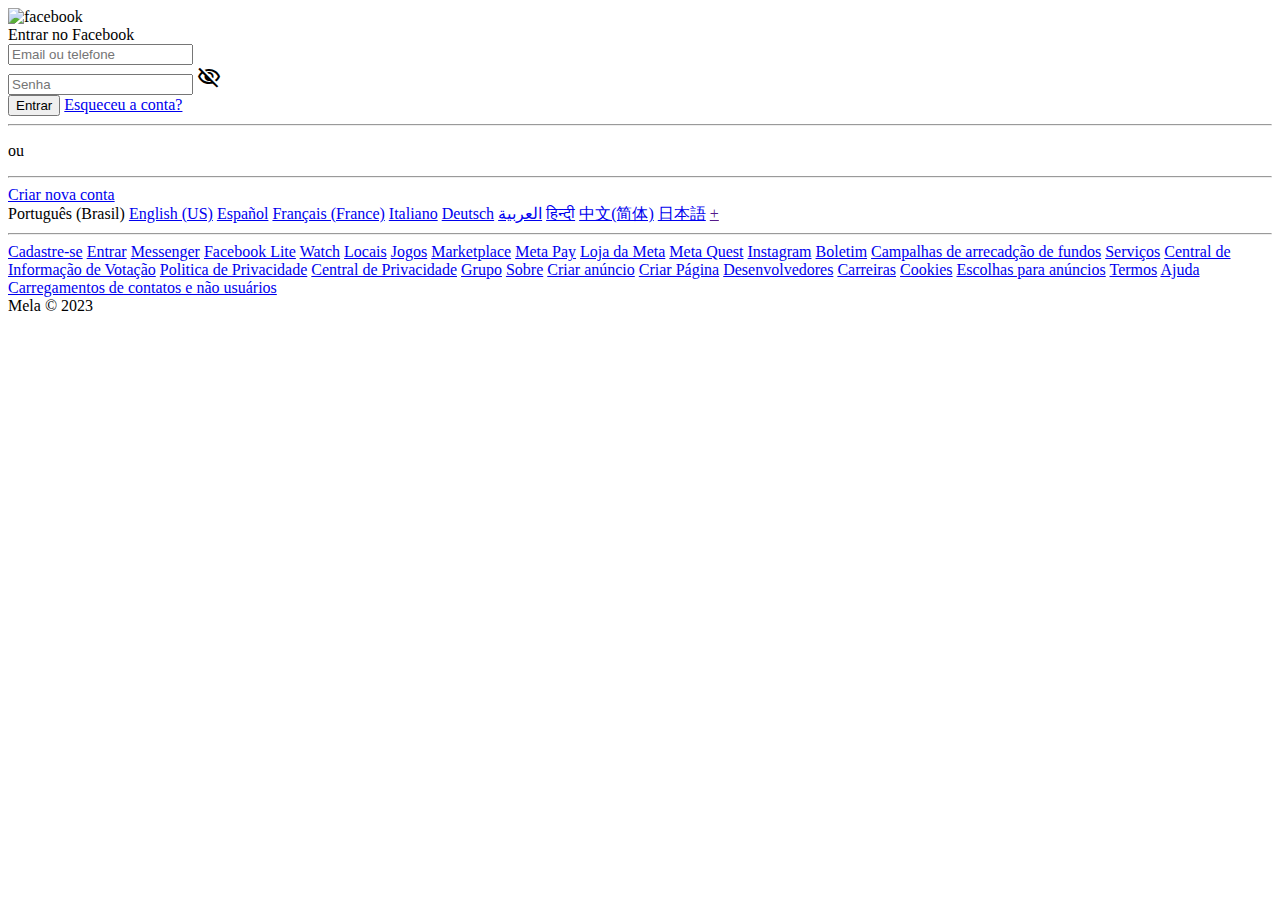
==== index.html @ 29fa5bf2 "Create index.html" ====
<!DOCTYPE html>
<html lang="pt-br">
<head>
    <meta charset="UTF-8">
    <meta http-equiv="X-UA-Compatible" content="IE=edge">
    <meta name="viewport" content="width=device-width, initial-scale=1.0">
    <title>Entrar no Facebook</title>

    <link rel="shortcut icon" href="../midia/img/icone-facebook.ico" type="image/x-icon">
    <link rel="stylesheet" href="https://fonts.googleapis.com/css2?family=Material+Symbols+Outlined:opsz,wght,FILL,GRAD@20..48,100..700,0..1,-50..200" />
    <link rel="stylesheet" href="../static/stylesheet.css">
    <link rel="stylesheet" href="../static/fonts.css">
    <link rel="stylesheet" href="../static/footer.css">
    <link rel="stylesheet" href="../responsible/mobile.css">
</head>
<body>
    <main>
        <img class="_97vu img" src="../midia/img/img-name-facebook.svg" alt="facebook">
        <form class="_1w-u8" action="">
            <span>
                Entrar no Facebook
            </span>
            <div class="keys">
                <input id="edittext1" type="text" placeholder="Email ou telefone">
                <div class="boxtext">
                    <input id="edittext2"  type="password" placeholder="Senha">
                    <span class="material-symbols-outlined" id="show-hide">
                        visibility_off
                    </span>
                </div>
                
            </div>
            <div class="acess">
                <button id="enter">Entrar</button>
                <a href="https://www.facebook.com/login/identify/?ctx=recover&ars=facebook_login&from_login_screen=0">Esqueceu a conta?</a>
                <div class="linha">
                    <hr><p>ou</p><hr>
                </div>
                <a id="creater" target="_blank" href="https://pt-br.facebook.com/r.php?locale=pt_BR&display=page">Criar nova conta</a>
            </div>
        </form>
    </main>
    <footer>
        <div class="idiomas">
            <span class="fica">Português (Brasil)</span>
            <a class="lingua fica" href="#">English (US)</a>
            <a class="lingua fica" href="#">Español</a>
            <a class="lingua fica" href="#">Français (France)</a>
            <a class="lingua fica" href="#">Italiano</a>
            <a class="lingua fica" href="#">Deutsch</a>
            <a class="lingua fica" href="#">العربية</a>
            <a class="lingua" href="#">हिन्दी</a>
            <a class="lingua" href="#">中文(简体)</a>
            <a class="lingua" href="#">日本語</a>
            <a id="button-mais" href="">+</a>
        </div>
        <hr class="sai">
        <div class="more">
            <a href="https://pt-br.facebook.com/reg/" target="_blank" class="link-more">Cadastre-se</a>
            <a href="#" target="_blank" class="link-more">Entrar</a>
            <a href="https://www.messenger.com/" target="_blank"  class="link-more">Messenger</a>
            <a href="https://pt-br.facebook.com/lite/" target="_blank"  class="link-more">Facebook Lite</a>
            <a href="https://pt-br.facebook.com/watch/" target="_blank"  class="link-more"> Watch</a>
            <a href="https://pt-br.facebook.com/places/" target="_blank"  class="link-more">Locais</a>
            <a href="https://pt-br.facebook.com/games/" target="_blank"  class="link-more">Jogos</a>
            <a href="#" target="_blank"  class="link-more">Marketplace</a>
            <a href="https://pay.facebook.com/br/" target="_blank"  class="link-more">Meta Pay</a>
            <a href="https://www.meta.com/" target="_blank"  class="link-more">Loja da Meta</a>
            <a href="https://www.meta.com/quest/" target="_blank"  class="link-more">Meta Quest</a>
            <a href="#" target="_blank"  class="link-more">Instagram</a>
            <a href="https://www.bulletin.com/" target="_blank"  class="link-more">Boletim</a>
            <a href="https://pt-br.facebook.com/fundraisers/" target="_blank"  class="link-more"> Campalhas de arrecadção de fundos</a>
            <a href="https://pt-br.facebook.com/biz/directory/" target="_blank"  class="link-more">Serviços</a>
            <a href="https://pt-br.facebook.com/votinginformationcenter/" target="_blank"  class="link-more">Central de Informação de Votação</a>
            <a href="https://pt-br.facebook.com/privacy/policy/?entry_point=facebook_page_footer" target="_blank"  class="link-more">Politica de Privacidade</a>
            <a href="https://pt-br.facebook.com/privacy/center/?entry_point=facebook_page_footer" target="_blank"  class="link-more">Central de Privacidade</a>
            <a href="https://pt-br.facebook.com/groups/discover/" target="_blank"  class="link-more">Grupo</a>
            <a href="https://about.meta.com/" target="_blank"  class="link-more">Sobre</a>
            <a href="#" target="_blank"  class="link-more">Criar anúncio</a>
            <a href="https://pt-br.facebook.com/pages/create/?ref_type=site_footer" target="_blank"  class="link-more">Criar Página</a>
            <a href="https://developers.facebook.com/?ref=pf" target="_blank"  class="link-more">Desenvolvedores</a>
            <a href="https://www.metacareers.com/" target="_blank"  class="link-more">Carreiras</a>
            <a href="https://pt-br.facebook.com/privacy/policies/cookies/?entry_point=cookie_policy_redirect&entry=0" target="_blank"  class="link-more">Cookies</a>
            <a href="https://www.facebook.com/help/568137493302217" target="_blank"  class="link-more">Escolhas para anúncios</a>
            <a href="https://pt-br.facebook.com/policies_center/" target="_blank"  class="link-more">Termos</a>
            <a href="https://pt-br.facebook.com/help/?ref=pf" target="_blank"  class="link-more">Ajuda</a>
            <a href="https://pt-br.facebook.com/login/help/637205020878504" target="_blank"  class="link-more">Carregamentos de contatos e não usuários</a>
        </div>
        <span class="meta">
            Mela &copy; 2023
        </span>
    </footer>

    <script src="../settings/script.js"></script>
</body>
</html>
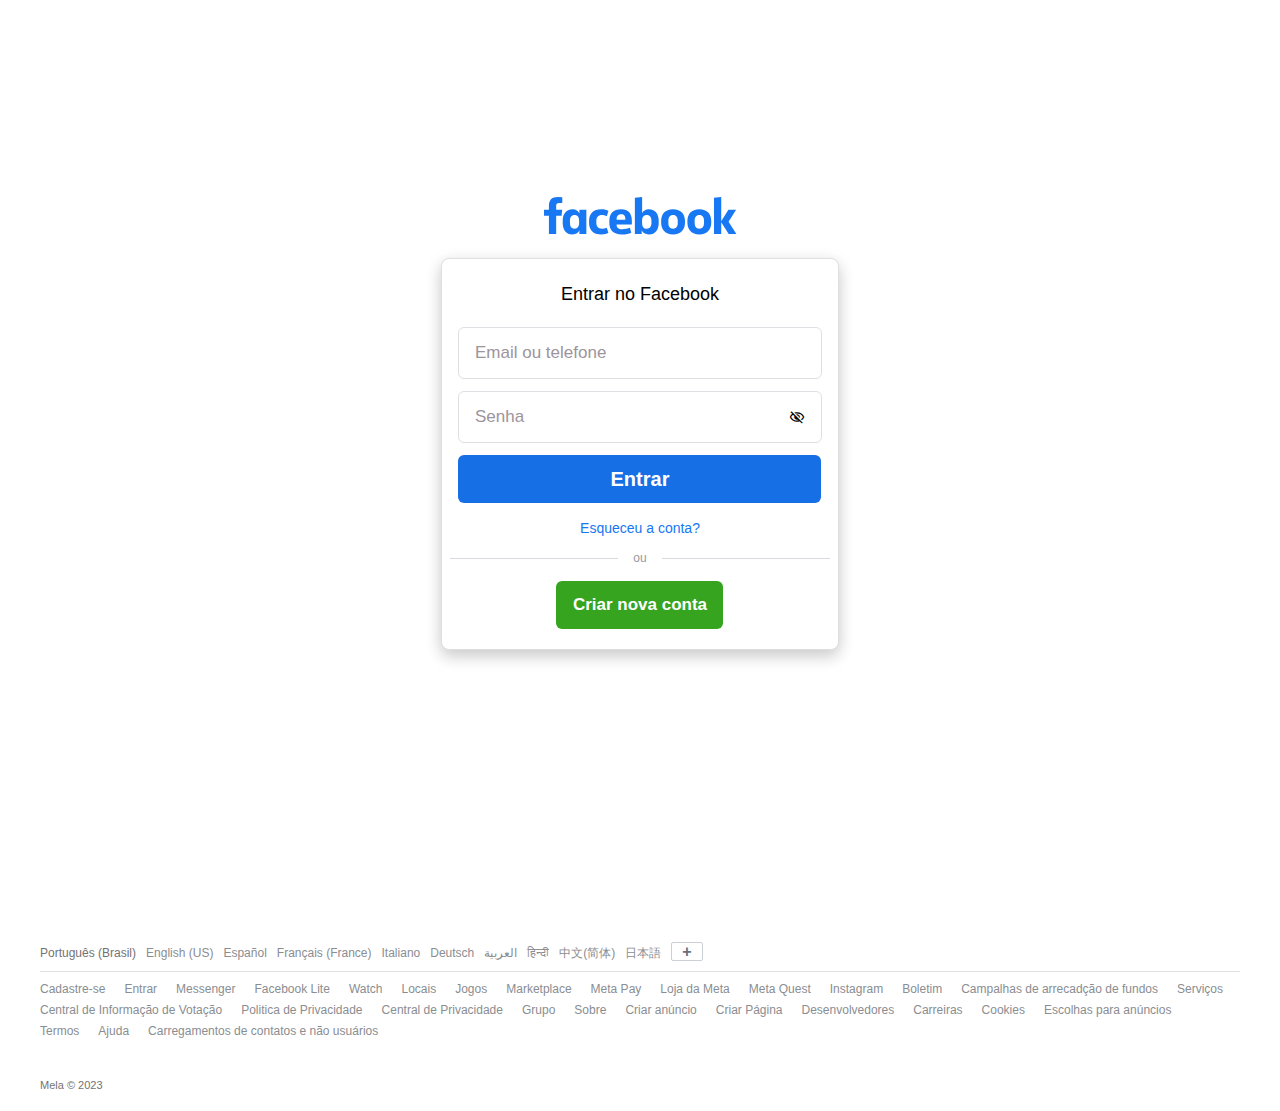
==== commit ce2f59fa: "Update index.html" ====
--- a/index.html
+++ b/index.html
@@ -6,16 +6,15 @@
     <meta name="viewport" content="width=device-width, initial-scale=1.0">
     <title>Entrar no Facebook</title>
 
-    <link rel="shortcut icon" href="../midia/img/icone-facebook.ico" type="image/x-icon">
+    <link rel="shortcut icon" href="icone-facebook.ico" type="image/x-icon">
     <link rel="stylesheet" href="https://fonts.googleapis.com/css2?family=Material+Symbols+Outlined:opsz,wght,FILL,GRAD@20..48,100..700,0..1,-50..200" />
-    <link rel="stylesheet" href="../static/stylesheet.css">
-    <link rel="stylesheet" href="../static/fonts.css">
-    <link rel="stylesheet" href="../static/footer.css">
-    <link rel="stylesheet" href="../responsible/mobile.css">
+    <link rel="stylesheet" href="style.css">
+    <link rel="stylesheet" href="responsible-mobile.css">
+    
 </head>
 <body>
     <main>
-        <img class="_97vu img" src="../midia/img/img-name-facebook.svg" alt="facebook">
+        <img class="_97vu img" src="img-name-facebook.svg" alt="facebook">
         <form class="_1w-u8" action="">
             <span>
                 Entrar no Facebook
@@ -91,6 +90,6 @@
         </span>
     </footer>
 
-    <script src="../settings/script.js"></script>
+    <script src="script.js"></script>
 </body>
 </html>
--- a/style.css
+++ b/style.css
@@ -0,0 +1,194 @@
+/* Style Main */
+*{
+    margin: 0px;
+    padding: 0px;
+    box-sizing: border-box;
+    font-family: Arial, Helvetica, sans-serif;
+    font-size: 18px;
+}
+body{
+    display: flex;
+    justify-content: center;
+    flex-direction: column;
+    align-items: center;
+    min-height: 100vh;
+}
+main{
+    display: flex;
+    flex-direction: column;
+    justify-content: center;
+    align-items: center;
+    position: relative;
+    height: 100vh;
+}
+
+._97vu{
+    margin: -469px 0px 0px 0px;
+    width: 240px;
+    position: absolute;
+}
+._1w-u8{
+    display: flex;
+    align-items: center;
+    flex-direction: column;
+    height: 392px;
+    width: 398px;
+    padding: 25px 0px 0px 0px;
+    border: 1px solid #dddfe2;
+    border-radius: 8px;
+    margin-top: 8px;
+    box-shadow: 0 4px 16px rgba(0, 0, 0, 0.13), 0 8px 16px rgba(0, 0, 0, .1);
+    background-color: #fff;
+}
+span{
+    margin-bottom: 10px;
+}
+.keys{
+    display: flex;
+    flex-direction: column;
+}
+.keys #edittext1{
+    background-color: transparent;
+    padding: 16px;
+    height: 52px;
+    width: 364px;
+    font-size: 17px;
+    outline: none;
+    margin: 12px 0px 0px 0px;
+    border-radius: 6px;
+    border: 1px solid #dddfe2;
+}
+.boxtext{
+    display: flex;
+    align-items: center;
+    justify-content: space-between;
+    background-color: transparent;
+    position: relative;
+    padding: 0px 16px;
+    height: 52px;
+    width: 364px;
+    border-radius: 6px;
+    border: 1px solid #dddfe2;
+    margin: 12px 0px 0px 0px;
+}
+#edittext2{
+    border: none;
+    font-size: 17px;
+    outline: none;
+    height: 100%;
+    width: 85%;
+}
+.keys input::placeholder{
+    color: #9D949C;
+}
+.acess{
+    display: flex;
+    flex-direction: column;
+    align-items: center;
+}
+#enter{
+    background-color: #176FE5;
+    border: none;
+    width: 363px;
+    height: 48px;
+    margin: 12px 0px;
+    font-size: 20px;
+    font-weight: bold;
+    color: #fff;
+    border-radius: 6px;
+    cursor: pointer;
+}
+a{
+    margin: 5px 0px;
+    font-size: 14px;
+    text-decoration: none;
+    color: #1777F2;
+}
+a:hover{
+    text-decoration: underline;
+}
+.linha{
+    display: flex;
+    align-items: center;
+    padding: 10px 0px;
+}
+.linha p{
+    font-size: 12px;
+    margin: 0px 15px;
+    color: #96999E;
+}
+.linha hr{
+    width: 168px;
+    height: 1px;
+    border: none;
+    background-color: #D7DADE;
+}
+#creater{
+    display: flex;
+    align-items: center;
+    justify-content: center;
+    background-color: #36A41F;
+    text-decoration: none;
+    border: none;
+    margin: 6px 0px;
+    height: 48px;
+    width: 167px;
+    font-size: 17px;
+    font-weight: bold;
+    color: #fff;
+    border-radius: 6px;
+}
+#show-hide{
+    display: flex;
+    justify-content: center;
+    font-size: 16px;
+    margin: 0px;
+    cursor: pointer;
+}
+
+/*Style Footer*/
+
+footer{
+    width: 100%;
+    padding: 41px 40px 0px 40px;
+}
+footer span{
+    color: #737373;
+    font-size: 12px;
+}
+.lingua{
+    color: #8A8D91;
+    font-size: 12px;
+    margin-left: 5px;
+}
+#button-mais{
+    text-decoration: none;
+    margin-left: 5px;
+    padding: 0px 10px ;
+    border: 1px solid #CCD0D5;
+    border-radius: 2px;
+    color: #69707B;
+    font-size: 16px;
+    font-weight: bold;
+}
+
+footer hr{
+    border: none;
+    height: 1px;
+    margin: 9px 0px 5px 0px;
+    background-color: #DDDFE2;
+}
+.more{
+    padding: 0px 0px 33px 0px;
+}
+
+.link-more{
+    color: #8A8D91;
+    font-size: 12px;
+    padding-right: 14px;
+}
+.meta{
+    color: #737373;
+    font-size: 11px;
+    padding: 0px 0px 20px 0px;
+}
--- a/responsible-mobile.css
+++ b/responsible-mobile.css
@@ -0,0 +1,118 @@
+
+@media (max-width: 360px) {
+    :root{
+        --size-w-input: 330px;
+        --siz-h-input: 44px;
+    }
+    body{
+        display: block;
+    }
+    main{
+      justify-content: normal;
+      align-items: center;
+      padding: 60px 0px 0px 0px;
+      height: auto;
+    }
+    ._97vu{
+        margin: 0px;
+        width: 112px;
+    }
+    span{
+        display: none;
+    }
+    ._1w-u8{
+        box-shadow: none;
+        border: none;
+    }
+    .keys{
+        align-items: center;
+    }
+    .keys #edittext1{
+        width: var(--size-w-input);
+        height: var(--siz-h-input);
+        border-radius: 0px;
+        font-size: 15px;
+        border: 1px solid #E3E3E3;
+        border-top: none;
+        border-left: none;
+        background-color: #F5F6F8;
+    }
+    .keys #edittext1::placeholder{
+        content: 'oi';
+    }
+    .keys .boxtext{
+        width: var(--size-w-input);
+        height: var(--siz-h-input);
+        margin: 8px;
+        border: none;
+        border-radius: 0px;
+        border: 1px solid #E3E3E3;
+        border-top: none;
+        border-left: none;
+        background-color: #F5F6F8;
+        
+    }
+    #edittext2{
+        font-size: 15px;
+        background-color: transparent;
+    }
+    #enter{
+        width: 330px;
+        height: 42px;
+        margin: 3px 0px;
+        border-radius: 3px;
+        font-weight: normal;
+        font-size: 18px;
+    }
+    a{
+        margin: 10px 0px;
+    }
+    .linha p{
+        font-size: 14px;
+        color: #5e6164;
+    }
+    #creater{
+        border: 1px solid #c7c8c9;
+        background-color: transparent;
+        color: #030303;
+        font-weight: normal;
+        font-size: 15px;
+        width: 262px;
+        height: 35px;
+    }
+
+    footer{
+        padding: 0px;
+    }
+    .lingua, .more{
+        display: none;
+    }
+    .fica{
+        display: block;
+    }
+    .idiomas{
+        display: grid;
+        grid-template-columns: 1fr 1fr;
+        grid-column-gap: 0px;
+        grid-row-gap: 4px;
+        justify-items: center;
+        padding: 20px 10px 0px 10px;
+    }
+    .fica{
+        margin: 0px;
+        font-size: 12px;
+    }
+    .sai{
+        display: none;
+    }
+    .meta{
+        display: block;
+        text-align: center;
+        padding-top: 10px;
+    }
+    #button-mais{
+        padding: 0px 5px ;
+        border: 1px solid #95989c;
+        margin: 0px;
+    }
+}
